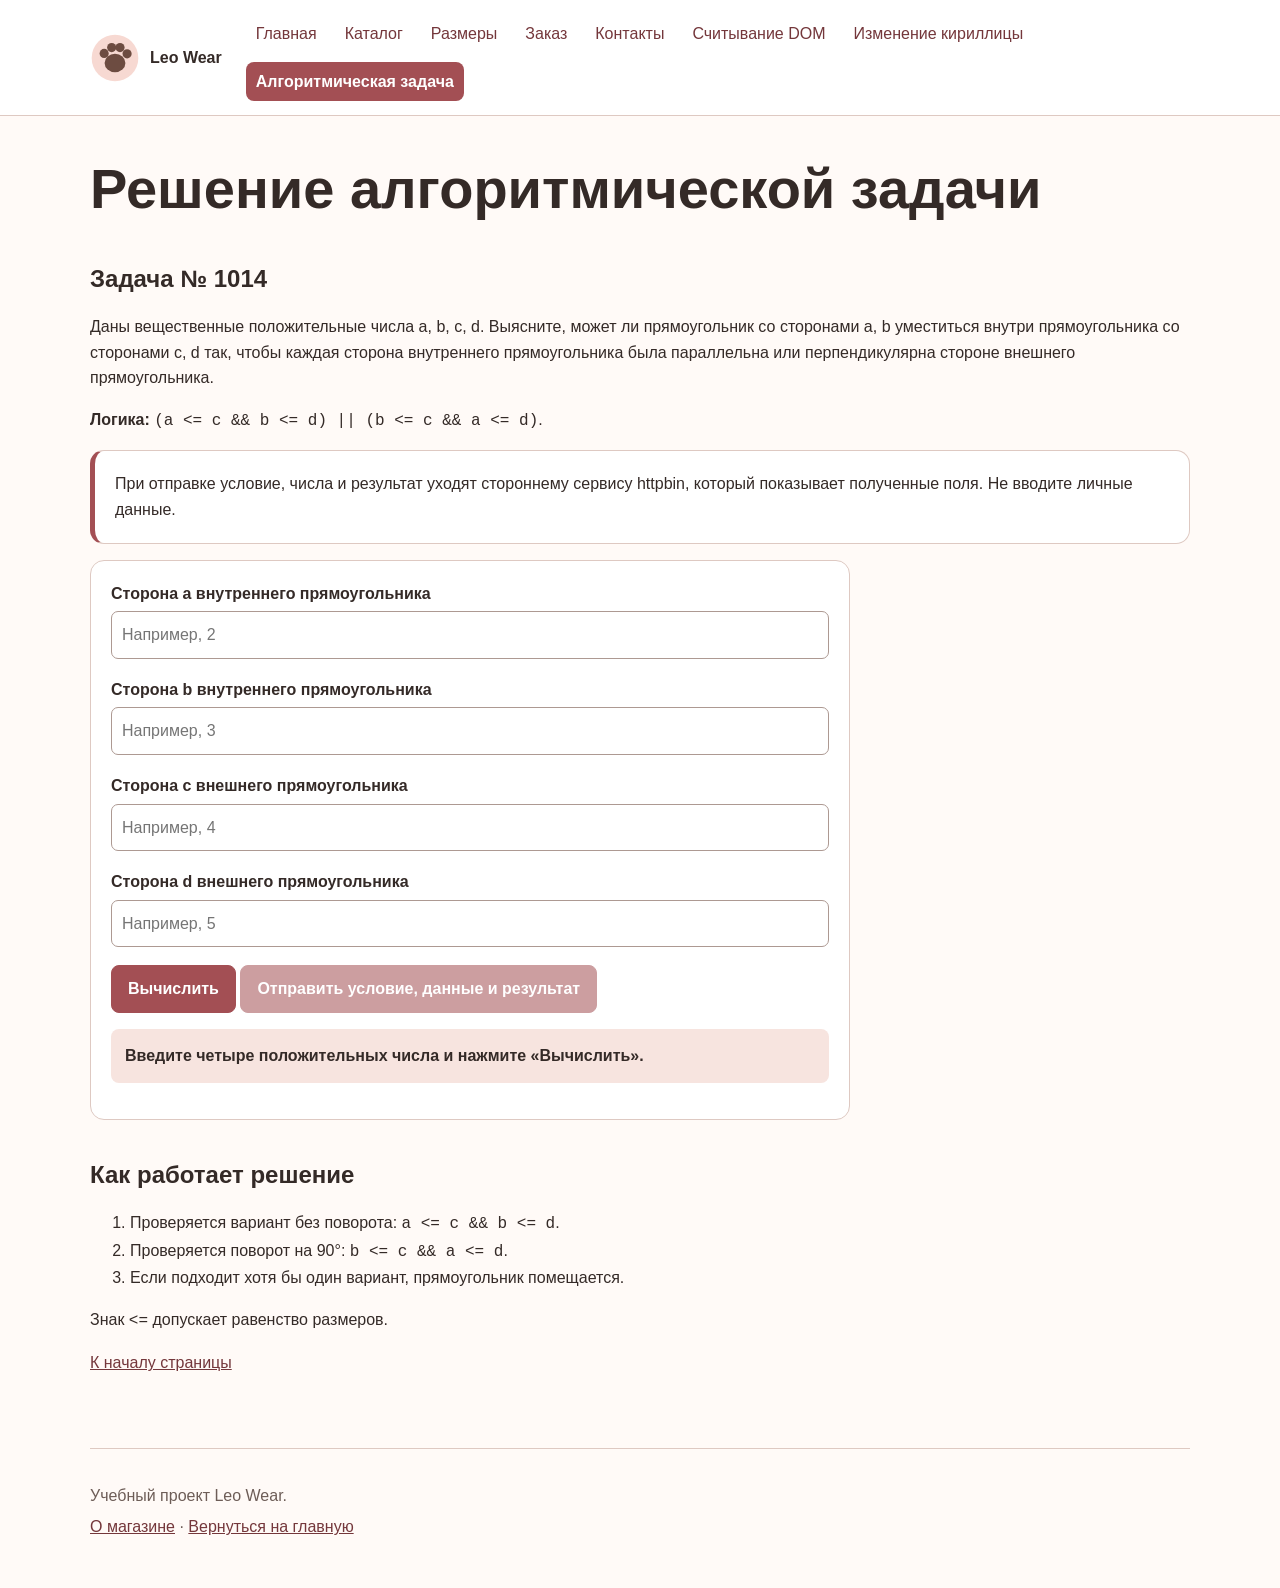
==== algorithm.html @ 77e55168 "закончила все" ====
<!DOCTYPE html>
<html lang="ru">
<head>
    <meta charset="UTF-8">
    <meta name="viewport" content="width=device-width, initial-scale=1.0">
    <title>Решение алгоритмической задачи</title>
    <link rel="stylesheet" href="style.css">
    <link rel="icon" href="images/logo.svg" type="image/svg+xml">
    <script src="script.js" defer></script>
</head>
<body>
    <header class="site-header">
        <div class="header-inner">
            <a class="logo-link" href="index.html" aria-label="На главную Leo Wear">
                <img src="images/logo.svg" alt="Логотип Leo Wear">
                <span>Leo Wear</span>
            </a>
            <nav class="main-nav" aria-label="Основная навигация">
                <a href="index.html">Главная</a>
                <a href="catalog.html">Каталог</a>
                <a href="sizes.html">Размеры</a>
                <a href="order.html">Заказ</a>
                <a href="contacts.html">Контакты</a>
                <a href="passport-dom.html">Считывание DOM</a>
                <a href="passport-latin.html">Изменение кириллицы</a>
                <a href="algorithm.html" aria-current="page">Алгоритмическая задача</a>
            </nav>
        </div>
    </header>

    <main id="top">
        <h1>Решение алгоритмической задачи</h1>

        <section id="condition">
            <h2>Задача № 1014</h2>
            <p>
                Даны вещественные положительные числа a, b, c, d. Выясните, может ли
                прямоугольник со сторонами a, b уместиться внутри прямоугольника со сторонами
                c, d так, чтобы каждая сторона внутреннего прямоугольника была параллельна
                или перпендикулярна стороне внешнего прямоугольника.
            </p>
            <p><strong>Логика:</strong> <code>(a &lt;= c &amp;&amp; b &lt;= d) || (b &lt;= c &amp;&amp; a &lt;= d)</code>.</p>
        </section>

        <p class="notice">
            При отправке условие, числа и результат уходят стороннему сервису httpbin,
            который показывает полученные поля. Не вводите личные данные.
        </p>

        <form id="algorithm-form" class="form-card" action="https://httpbin.org/get" method="get" target="_blank" rel="noopener">
            <input type="hidden" name="task_number" value="1014">
            <input type="hidden" name="task_condition" value="Проверить, помещается ли прямоугольник a×b в прямоугольник c×d без поворота или с поворотом на 90 градусов">
            <input id="result-field" type="hidden" name="calculation_result" value="">

            <div class="form-row">
                <label for="a">Сторона a внутреннего прямоугольника</label>
                <input id="a" name="a" type="number" step="any" min="0.0000001" placeholder="Например, 2" required>
            </div>
            <div class="form-row">
                <label for="b">Сторона b внутреннего прямоугольника</label>
                <input id="b" name="b" type="number" step="any" min="0.0000001" placeholder="Например, 3" required>
            </div>
            <div class="form-row">
                <label for="c">Сторона c внешнего прямоугольника</label>
                <input id="c" name="c" type="number" step="any" min="0.0000001" placeholder="Например, 4" required>
            </div>
            <div class="form-row">
                <label for="d">Сторона d внешнего прямоугольника</label>
                <input id="d" name="d" type="number" step="any" min="0.0000001" placeholder="Например, 5" required>
            </div>

            <p>
                <button id="calculate-button" type="button">Вычислить</button>
                <input id="send-result" type="submit" value="Отправить условие, данные и результат" disabled>
            </p>
            <p id="algorithm-result" class="result" aria-live="polite">Введите четыре положительных числа и нажмите «Вычислить».</p>
        </form>

        <section id="explanation">
            <h2>Как работает решение</h2>
            <ol>
                <li>Проверяется вариант без поворота: <code>a &lt;= c &amp;&amp; b &lt;= d</code>.</li>
                <li>Проверяется поворот на 90°: <code>b &lt;= c &amp;&amp; a &lt;= d</code>.</li>
                <li>Если подходит хотя бы один вариант, прямоугольник помещается.</li>
            </ol>
            <p>Знак <code>&lt;=</code> допускает равенство размеров.</p>
        </section>

        <p><a href="#top">К началу страницы</a></p>
    </main>

    <footer class="site-footer">
        <p>Учебный проект Leo Wear.</p>
        <p><a href="index.html#about">О магазине</a> · <a href="index.html">Вернуться на главную</a></p>
    </footer>
</body>
</html>
---- style.css ----
:root {
    --background: #fffaf7;
    --surface: #ffffff;
    --text: #342a27;
    --muted: #6d5d57;
    --accent: #a34f54;
    --accent-dark: #74373b;
    --soft: #f7e4df;
    --border: #dec9c2;
    --success: #28643b;
    --error: #a12626;
}

* {
    box-sizing: border-box;
}

html {
    scroll-behavior: smooth;
}

body {
    margin: 0;
    color: var(--text);
    background: var(--background);
    font-family: Arial, Helvetica, sans-serif;
    line-height: 1.6;
}

a {
    color: var(--accent-dark);
}

a:hover,
a:focus-visible {
    color: var(--accent);
}

img {
    max-width: 100%;
}

.site-header {
    background: var(--surface);
    border-bottom: 1px solid var(--border);
}

.header-inner,
main,
.site-footer {
    width: min(1100px, calc(100% - 32px));
    margin-inline: auto;
}

.header-inner {
    display: flex;
    align-items: center;
    gap: 24px;
    padding: 14px 0;
}

.logo-link {
    display: inline-flex;
    align-items: center;
    gap: 10px;
    flex: 0 0 auto;
    color: var(--text);
    font-weight: 700;
    text-decoration: none;
}

.logo-link img {
    width: 50px;
    height: 50px;
}

.main-nav {
    display: flex;
    flex-wrap: wrap;
    gap: 8px;
}

.main-nav a {
    padding: 7px 10px;
    border-radius: 8px;
    text-decoration: none;
}

.main-nav a[aria-current="page"] {
    color: #ffffff;
    background: var(--accent);
    font-weight: 700;
}

main {
    padding: 38px 0 56px;
}

h1,
h2,
h3 {
    line-height: 1.25;
}

h1 {
    font-size: clamp(2rem, 6vw, 3.5rem);
    margin-top: 0;
}

h2 {
    margin-top: 40px;
}

.lead {
    max-width: 720px;
    color: var(--muted);
    font-size: 1.15rem;
}

.notice,
.card,
.form-card,
.passport,
.screenshot-note {
    padding: 20px;
    border: 1px solid var(--border);
    border-radius: 14px;
    background: var(--surface);
}

.notice {
    border-left: 5px solid var(--accent);
}

.section-links {
    display: flex;
    flex-wrap: wrap;
    gap: 10px 18px;
    margin: 24px 0;
}

.cards {
    display: grid;
    grid-template-columns: repeat(3, minmax(0, 1fr));
    gap: 20px;
}

.card h2,
.card h3 {
    margin-top: 0;
}

.product-image {
    width: 100%;
    height: 280px;
    object-fit: contain;
    border-radius: 10px;
    background: var(--soft);
}

.thumbnail {
    width: 100px;
    height: 100px;
    object-fit: cover;
    border: 2px solid var(--border);
    border-radius: 10px;
}

figcaption {
    margin-top: 8px;
    color: var(--muted);
}

.button,
button,
input[type="submit"],
input[type="reset"] {
    display: inline-block;
    padding: 10px 16px;
    border: 1px solid var(--accent);
    border-radius: 8px;
    color: #ffffff;
    background: var(--accent);
    font: inherit;
    font-weight: 700;
    cursor: pointer;
    text-decoration: none;
}

button:hover,
input[type="submit"]:hover,
input[type="reset"]:hover,
.button:hover {
    color: #ffffff;
    background: var(--accent-dark);
}

button:disabled,
input[type="submit"]:disabled {
    cursor: not-allowed;
    opacity: 0.55;
}

.button-secondary,
input[type="reset"] {
    color: var(--accent-dark);
    background: #ffffff;
}

.form-card {
    max-width: 760px;
}

.form-row {
    margin-bottom: 18px;
}

.form-row > label {
    display: block;
    margin-bottom: 5px;
    font-weight: 700;
}

input:not([type="radio"]):not([type="checkbox"]):not([type="submit"]):not([type="reset"]),
select,
textarea {
    width: 100%;
    padding: 10px;
    border: 1px solid #ad9992;
    border-radius: 7px;
    background: #ffffff;
    font: inherit;
}

fieldset {
    margin: 18px 0;
    padding: 16px;
    border: 1px solid var(--border);
    border-radius: 10px;
}

legend {
    padding: 0 6px;
    font-weight: 700;
}

.choice {
    display: block;
    margin: 8px 0;
}

.help {
    color: var(--muted);
    font-size: 0.94rem;
}

.table-wrapper {
    overflow-x: auto;
}

table {
    width: 100%;
    border-collapse: collapse;
    background-image: url("images/table-bg.jpg");
    background-position: center;
    background-size: cover;
}

caption {
    margin-bottom: 10px;
    font-weight: 700;
}

th,
td {
    padding: 12px;
    border: 1px solid #725f58;
    background-color: rgba(255, 255, 255, 0.88);
    text-align: left;
    vertical-align: middle;
}

.passport-grid {
    display: grid;
    grid-template-columns: repeat(2, minmax(0, 1fr));
    gap: 20px;
}

.passport {
    min-height: 440px;
    background: #fffdf5;
}

.passport-label {
    display: inline-block;
    min-width: 150px;
    color: var(--muted);
    font-size: 0.85rem;
    text-transform: uppercase;
}

.placeholder {
    color: var(--error);
    font-weight: 700;
}

code,
pre {
    font-family: "Courier New", monospace;
}

pre {
    padding: 16px;
    overflow-x: auto;
    border-radius: 10px;
    background: #2d2927;
    color: #fff9f2;
}

.result {
    min-height: 54px;
    padding: 14px;
    border-radius: 8px;
    background: var(--soft);
    font-weight: 700;
}

.result.success {
    color: var(--success);
}

.result.error {
    color: var(--error);
}

.photo-viewer {
    display: grid;
    justify-items: center;
    gap: 18px;
    text-align: center;
}

.large-photo {
    width: 600px;
    height: 400px;
    object-fit: contain;
    background: #ffffff;
    border: 1px solid var(--border);
}

.site-footer {
    padding: 28px 0 42px;
    border-top: 1px solid var(--border);
    color: var(--muted);
}

.site-footer p {
    margin: 6px 0;
}

@media (max-width: 820px) {
    .header-inner {
        align-items: flex-start;
        flex-direction: column;
    }

    .cards,
    .passport-grid {
        grid-template-columns: 1fr;
    }
}

@media (max-width: 560px) {
    .header-inner,
    main,
    .site-footer {
        width: min(100% - 20px, 1100px);
    }

    .main-nav {
        display: grid;
        width: 100%;
        grid-template-columns: repeat(2, minmax(0, 1fr));
    }

    .main-nav a {
        border: 1px solid var(--border);
    }

    .large-photo {
        width: 100%;
        height: 400px;
    }
}
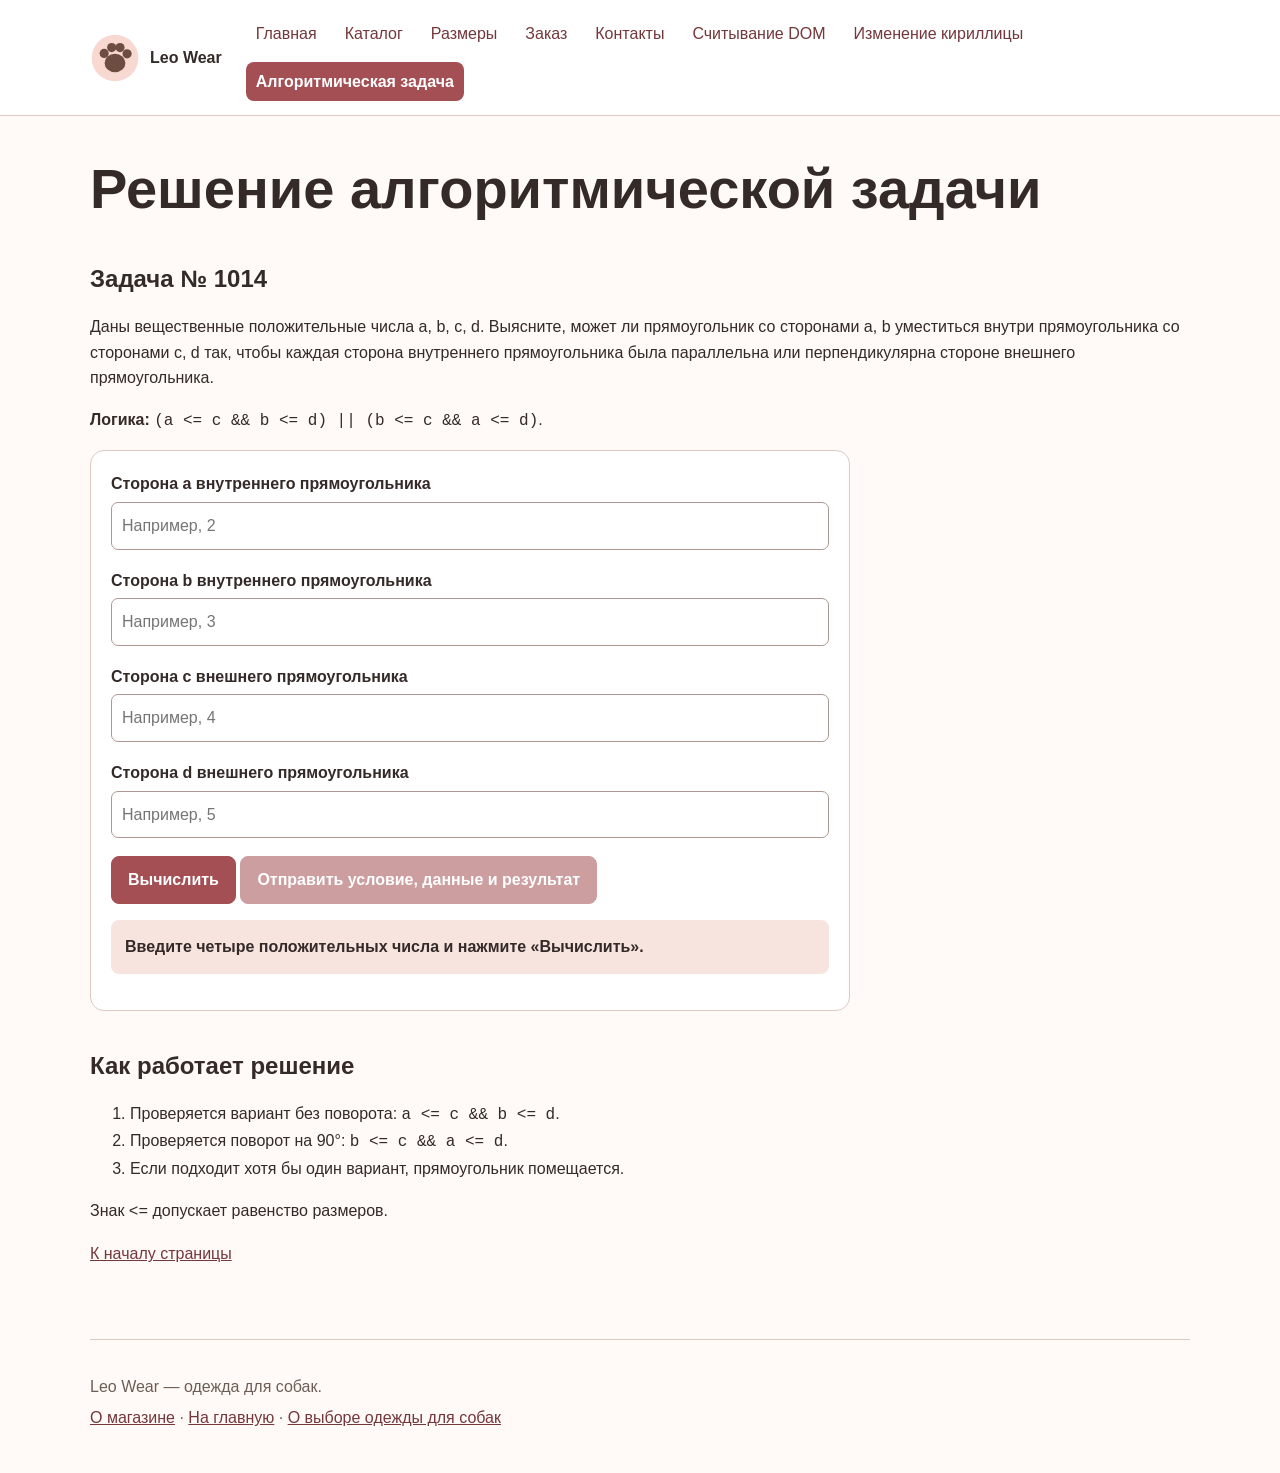
==== commit 01e2b3d0: "fixedn code" ====
--- a/algorithm.html
+++ b/algorithm.html
@@ -42,31 +42,26 @@
             <p><strong>Логика:</strong> <code>(a &lt;= c &amp;&amp; b &lt;= d) || (b &lt;= c &amp;&amp; a &lt;= d)</code>.</p>
         </section>
 
-        <p class="notice">
-            При отправке условие, числа и результат уходят стороннему сервису httpbin,
-            который показывает полученные поля. Не вводите личные данные.
-        </p>
-
         <form id="algorithm-form" class="form-card" action="https://httpbin.org/get" method="get" target="_blank" rel="noopener">
             <input type="hidden" name="task_number" value="1014">
-            <input type="hidden" name="task_condition" value="Проверить, помещается ли прямоугольник a×b в прямоугольник c×d без поворота или с поворотом на 90 градусов">
+            <input type="hidden" name="task_condition" value="Даны вещественные положительные числа a, b, c, d. Выясните, может ли прямоугольник со сторонами a, b уместиться внутри прямоугольника со сторонами c, d так, чтобы каждая сторона внутреннего прямоугольника была параллельна или перпендикулярна стороне внешнего прямоугольника.">
             <input id="result-field" type="hidden" name="calculation_result" value="">
 
             <div class="form-row">
                 <label for="a">Сторона a внутреннего прямоугольника</label>
-                <input id="a" name="a" type="number" step="any" min="0.0000001" placeholder="Например, 2" required>
+                <input id="a" name="a" type="number" step="any" min="0" placeholder="Например, 2" required>
             </div>
             <div class="form-row">
                 <label for="b">Сторона b внутреннего прямоугольника</label>
-                <input id="b" name="b" type="number" step="any" min="0.0000001" placeholder="Например, 3" required>
+                <input id="b" name="b" type="number" step="any" min="0" placeholder="Например, 3" required>
             </div>
             <div class="form-row">
                 <label for="c">Сторона c внешнего прямоугольника</label>
-                <input id="c" name="c" type="number" step="any" min="0.0000001" placeholder="Например, 4" required>
+                <input id="c" name="c" type="number" step="any" min="0" placeholder="Например, 4" required>
             </div>
             <div class="form-row">
                 <label for="d">Сторона d внешнего прямоугольника</label>
-                <input id="d" name="d" type="number" step="any" min="0.0000001" placeholder="Например, 5" required>
+                <input id="d" name="d" type="number" step="any" min="0" placeholder="Например, 5" required>
             </div>
 
             <p>
@@ -90,8 +85,12 @@
     </main>
 
     <footer class="site-footer">
-        <p>Учебный проект Leo Wear.</p>
-        <p><a href="index.html#about">О магазине</a> · <a href="index.html">Вернуться на главную</a></p>
+        <p>Leo Wear — одежда для собак.</p>
+        <nav aria-label="Дополнительная навигация">
+            <a href="index.html#about">О магазине</a> ·
+            <a href="index.html">На главную</a> ·
+            <a href="https://www.akc.org/expert-advice/lifestyle/does-my-dog-need-winter-coat/" target="_blank" rel="noopener">О выборе одежды для собак</a>
+        </nav>
     </footer>
 </body>
 </html>
--- a/style.css
+++ b/style.css
@@ -117,19 +117,13 @@
     font-size: 1.15rem;
 }
 
-.notice,
 .card,
 .form-card,
-.passport,
-.screenshot-note {
+.passport {
     padding: 20px;
     border: 1px solid var(--border);
     border-radius: 14px;
     background: var(--surface);
-}
-
-.notice {
-    border-left: 5px solid var(--accent);
 }
 
 .section-links {
@@ -249,11 +243,6 @@
     margin: 8px 0;
 }
 
-.help {
-    color: var(--muted);
-    font-size: 0.94rem;
-}
-
 .table-wrapper {
     overflow-x: auto;
 }
@@ -280,6 +269,14 @@
     vertical-align: middle;
 }
 
+td.model-cell {
+    background-color: #fffaf7;
+    background-image: url("images/logo.svg");
+    background-repeat: no-repeat;
+    background-position: right 12px top 12px;
+    background-size: 48px 48px;
+}
+
 .passport-grid {
     display: grid;
     grid-template-columns: repeat(2, minmax(0, 1fr));
@@ -299,11 +296,6 @@
     text-transform: uppercase;
 }
 
-.placeholder {
-    color: var(--error);
-    font-weight: 700;
-}
-
 code,
 pre {
     font-family: "Courier New", monospace;
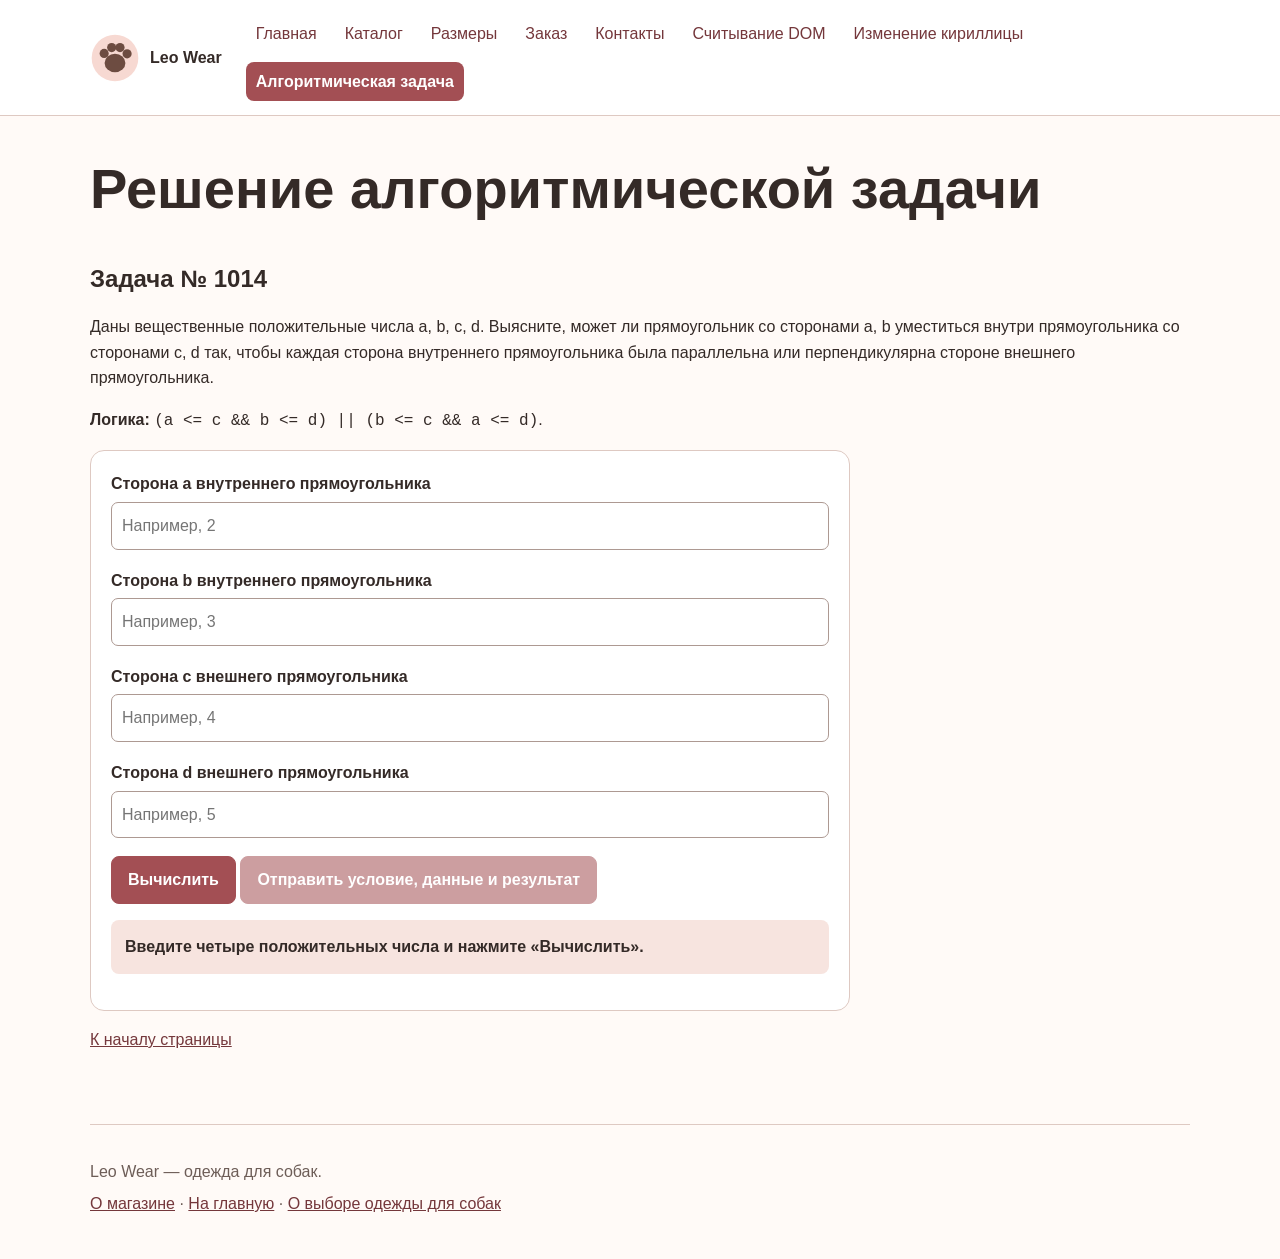
==== commit f63f9190: "chancged info" ====
--- a/algorithm.html
+++ b/algorithm.html
@@ -42,7 +42,7 @@
             <p><strong>Логика:</strong> <code>(a &lt;= c &amp;&amp; b &lt;= d) || (b &lt;= c &amp;&amp; a &lt;= d)</code>.</p>
         </section>
 
-        <form id="algorithm-form" class="form-card" action="https://httpbin.org/get" method="get" target="_blank" rel="noopener">
+        <form id="algorithm-form" class="form-card" action="https://www.google.com/search" method="get" target="_blank" rel="noopener">
             <input type="hidden" name="task_number" value="1014">
             <input type="hidden" name="task_condition" value="Даны вещественные положительные числа a, b, c, d. Выясните, может ли прямоугольник со сторонами a, b уместиться внутри прямоугольника со сторонами c, d так, чтобы каждая сторона внутреннего прямоугольника была параллельна или перпендикулярна стороне внешнего прямоугольника.">
             <input id="result-field" type="hidden" name="calculation_result" value="">
@@ -71,16 +71,7 @@
             <p id="algorithm-result" class="result" aria-live="polite">Введите четыре положительных числа и нажмите «Вычислить».</p>
         </form>
 
-        <section id="explanation">
-            <h2>Как работает решение</h2>
-            <ol>
-                <li>Проверяется вариант без поворота: <code>a &lt;= c &amp;&amp; b &lt;= d</code>.</li>
-                <li>Проверяется поворот на 90°: <code>b &lt;= c &amp;&amp; a &lt;= d</code>.</li>
-                <li>Если подходит хотя бы один вариант, прямоугольник помещается.</li>
-            </ol>
-            <p>Знак <code>&lt;=</code> допускает равенство размеров.</p>
-        </section>
-
+        
         <p><a href="#top">К началу страницы</a></p>
     </main>
 
@@ -89,7 +80,7 @@
         <nav aria-label="Дополнительная навигация">
             <a href="index.html#about">О магазине</a> ·
             <a href="index.html">На главную</a> ·
-            <a href="https://www.akc.org/expert-advice/lifestyle/does-my-dog-need-winter-coat/" target="_blank" rel="noopener">О выборе одежды для собак</a>
+            <a href="https://4lapy.ru/journal/info/garderob-dlya-sobaki/" target="_blank" rel="noopener">О выборе одежды для собак</a>
         </nav>
     </footer>
 </body>
--- a/style.css
+++ b/style.css
@@ -277,23 +277,118 @@
     background-size: 48px 48px;
 }
 
+
 .passport-grid {
     display: grid;
-    grid-template-columns: repeat(2, minmax(0, 1fr));
-    gap: 20px;
+    grid-template-columns: 1fr;
+    gap: 0;
+    max-width: 700px;
+    margin: 30px auto;
+    border: 8px solid #743d46;
+    border-radius: 12px;
+    overflow: hidden;
+    box-shadow: 0 12px 30px #00000020;
 }
 
 .passport {
-    min-height: 440px;
-    background: #fffdf5;
+    position: relative;
+    min-height: 350px;
+    padding: 25px 35px;
+    border: none;
+    border-radius: 0;
+    background-color: #f3dedb;
+    background-image: repeating-linear-gradient(
+        35deg,
+        transparent 0 14px,
+        #b77e8615 14px 15px
+    );
+    font-family: Georgia, serif;
+}
+
+.passport:first-child {
+    border-bottom: 6px solid #c3989d;
+}
+
+.passport h2 {
+    margin: 0 0 25px;
+    color: #793e49;
+    text-align: center;
+    text-transform: uppercase;
+    font-size: 18px;
+    letter-spacing: 2px;
+}
+
+.passport p {
+    margin: 12px 0;
+    color: #30272a;
+    font-family: "Courier New", monospace;
+    font-size: 18px;
+    overflow-wrap: anywhere;
 }
 
 .passport-label {
-    display: inline-block;
-    min-width: 150px;
-    color: var(--muted);
-    font-size: 0.85rem;
+    display: block;
+    min-width: 0;
+    margin-bottom: 3px;
+    color: #875b64;
+    font-family: Georgia, serif;
+    font-size: 11px;
     text-transform: uppercase;
+}
+
+.passport:nth-child(2) {
+    padding-left: 210px;
+}
+
+.passport:nth-child(2)::before {
+    content: "МЕСТО ДЛЯ ФОТО";
+    position: absolute;
+    top: 90px;
+    left: 30px;
+    width: 145px;
+    height: 190px;
+    display: grid;
+    place-items: center;
+    border: 1px solid #ad8b91;
+    background: #e4d5d2;
+    color: #876b72;
+    font: 11px Arial, sans-serif;
+}
+
+.passport::after {
+    content: "УЧЕБНЫЙ МАКЕТ";
+    display: block;
+    margin-top: 25px;
+    color: #986773;
+    font: 10px Arial, sans-serif;
+    letter-spacing: 2px;
+    text-align: center;
+}
+
+@media (max-width: 560px) {
+    .passport {
+        padding: 20px;
+    }
+
+    .passport:nth-child(2) {
+        padding-left: 125px;
+    }
+
+    .passport:nth-child(2)::before {
+        left: 15px;
+        width: 90px;
+        height: 125px;
+        font-size: 8px;
+    }
+
+    .passport p {
+        font-size: 14px;
+    }
+
+    .passport h2 {
+        font-size: 14px;
+        letter-spacing: 0;
+    }
 }
 
 code,
